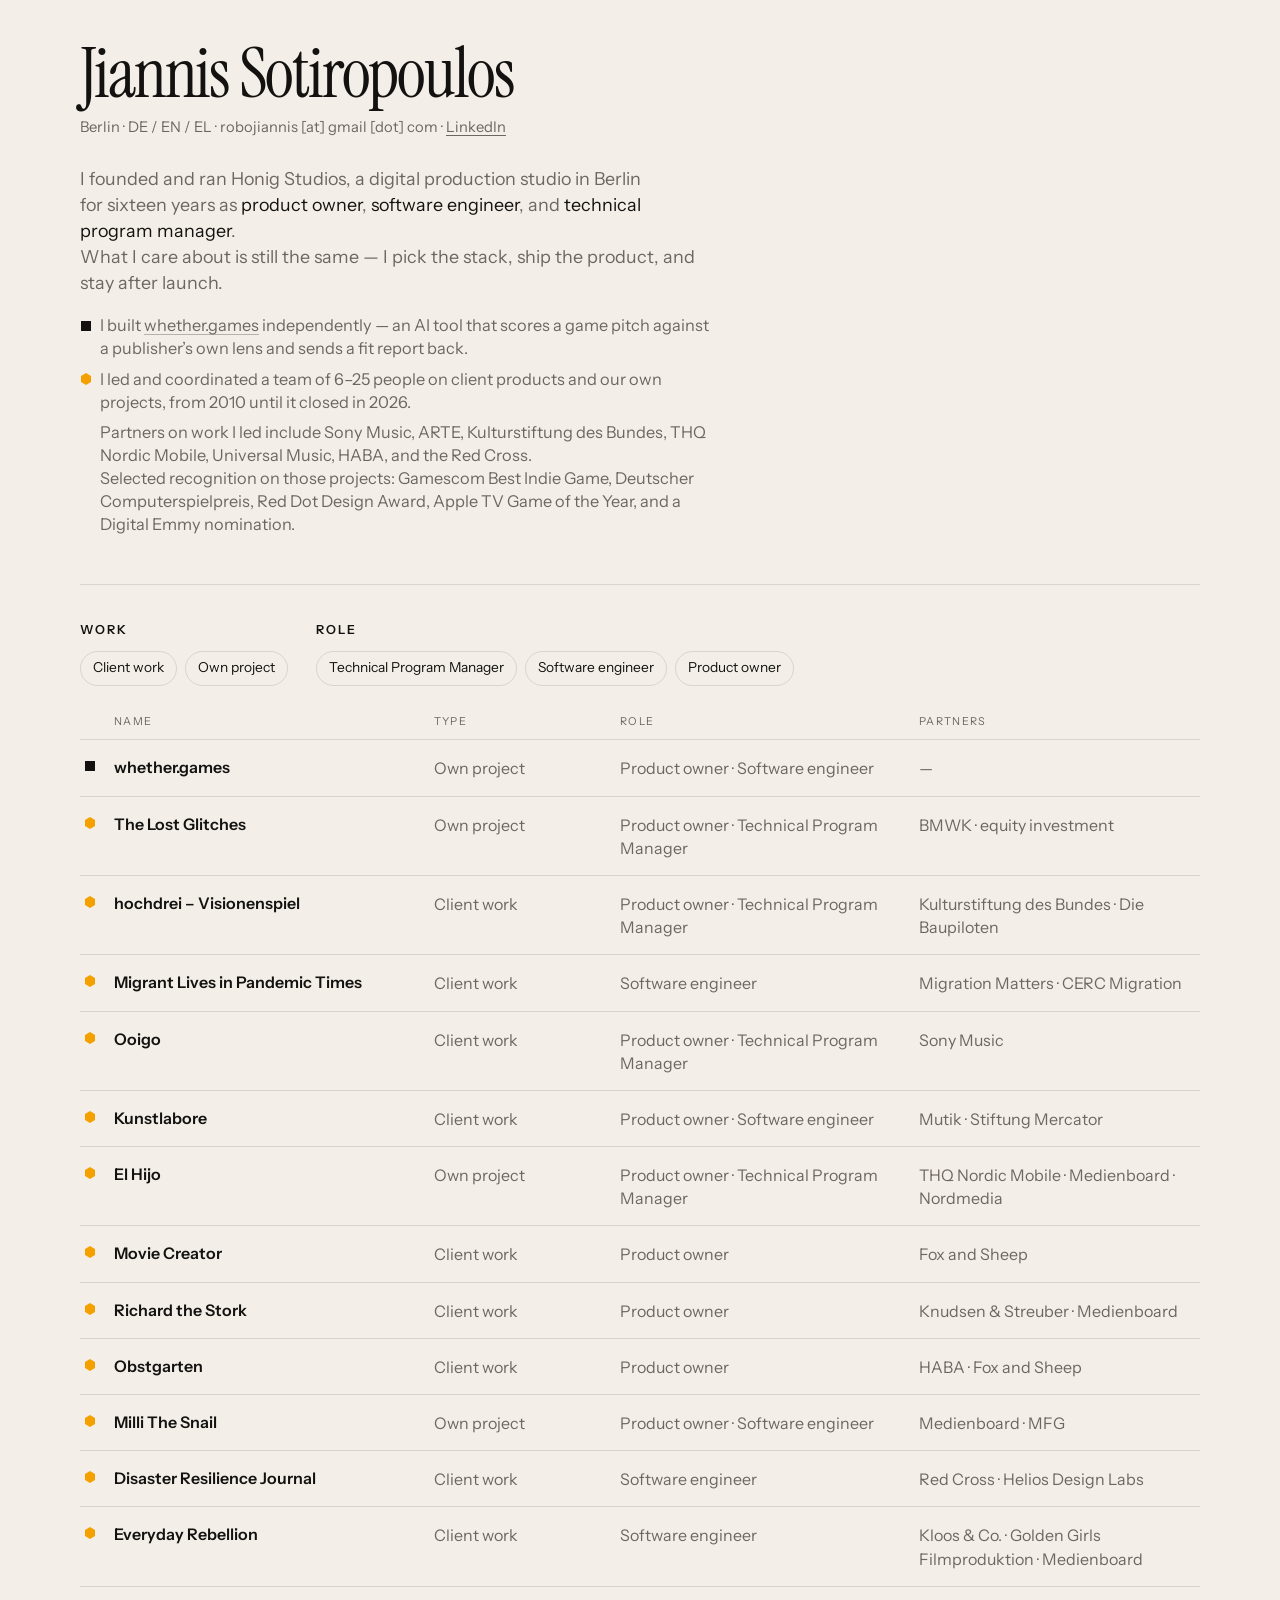
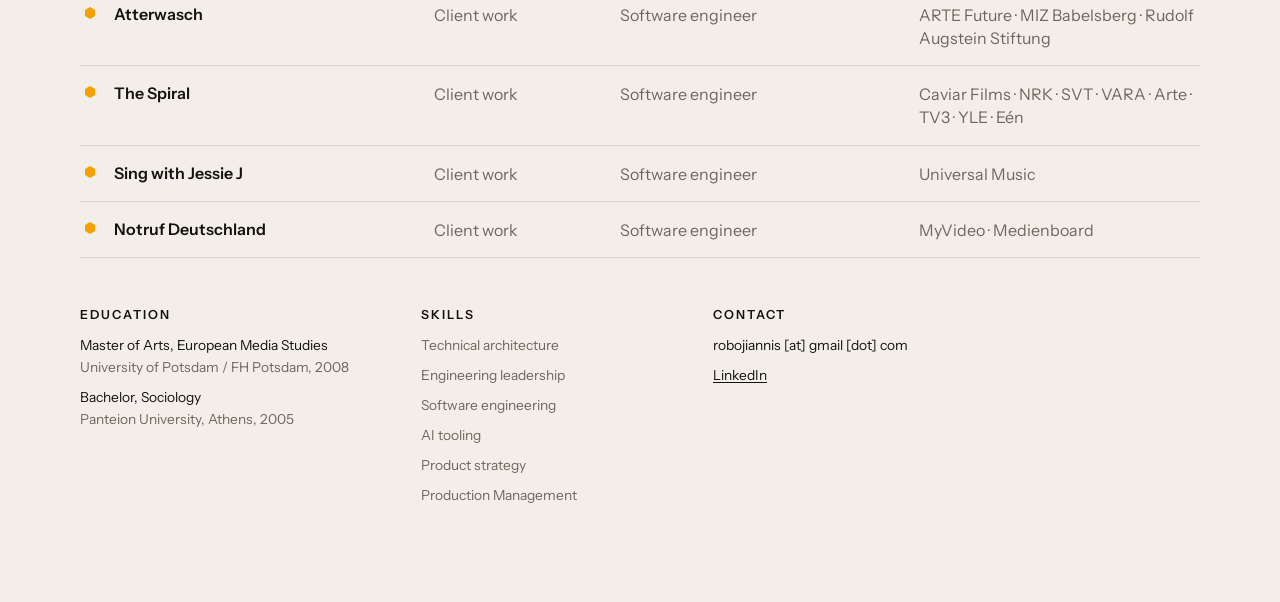
==== index.html @ 06f47f46 "Rename roles to TPM / software engineer and reassign project seats. Public labels and per-project ro" ====
<!DOCTYPE html>
<html lang="en">
  <head>
    <meta charset="utf-8" />
    <meta name="viewport" content="width=device-width, initial-scale=1" />
    <meta name="robots" content="noindex, nofollow" />
    <title>Jiannis Sotiropoulos — Work</title>
    <meta
      name="description"
      content="I founded and ran Honig Studios in Berlin for sixteen years as product owner, software engineer, and technical program manager. I pick the stack, ship the product, and stay after launch."
    />
    <link rel="icon" href="favicon.ico" sizes="any" />
    <link rel="icon" href="favicon.svg" type="image/svg+xml" />
    <link rel="apple-touch-icon" href="apple-touch-icon.png" />
    <link rel="preconnect" href="https://fonts.googleapis.com" />
    <link rel="preconnect" href="https://fonts.gstatic.com" crossorigin />
    <link
      href="https://fonts.googleapis.com/css2?family=Instrument+Sans:ital,wght@0,400;0,500;0,600;1,400&family=Instrument+Serif:ital@0;1&display=swap"
      rel="stylesheet"
    />
    <link rel="stylesheet" href="css/styles.css?v=55" />
  </head>
  <body>
    <div class="frame">
      <header class="top">
        <div class="identity">
          <p class="name">Jiannis Sotiropoulos</p>
          <p class="meta" id="meta"></p>
        </div>
        <div class="bio">
          <p class="hire" id="hire"></p>
          <ul class="trail">
            <li>
              <span class="mark-slot" aria-hidden="true">
                <svg class="mark mark-sq" viewBox="0 0 10 10"><rect width="10" height="10" /></svg>
              </span>
              <span>I built <a class="quiet-link" href="https://whether.games" target="_blank" rel="noopener noreferrer">whether.games</a> independently — an AI tool that scores a game pitch against a publisher’s own lens and sends a fit report back.</span>
            </li>
            <li>
              <span class="mark-slot" aria-hidden="true">
                <svg class="mark mark-hex" viewBox="0 0 10 12"><polygon points="5,0 10,2.9 10,9.1 5,12 0,9.1 0,2.9" /></svg>
              </span>
              <div class="trail-copy">
                <span>I led and coordinated a team of 6–25 people on client products and our own projects, from 2010 until it closed in 2026.</span>
                <span id="proof" class="trail-proof" hidden></span>
              </div>
            </li>
          </ul>
        </div>
      </header>

      <section class="work" aria-label="Work">
        <div class="filters">
          <div class="filter-block">
            <div class="filter-heading">
              <h1>Work</h1>
              <a class="list-toggle quiet-link" id="list-toggle" hidden>Full list</a>
            </div>
            <div class="chip-row" data-filter="type" role="group" aria-label="Work">
              <button type="button" class="chip" data-type="hired">Client work</button>
              <button type="button" class="chip" data-type="own">Own project</button>
            </div>
          </div>
          <div class="filter-block">
            <h2>Role</h2>
            <div class="chip-row" data-filter="seat" role="group" aria-label="Role">
              <button type="button" class="chip" data-seat="technical">Technical Program Manager</button>
              <button type="button" class="chip" data-seat="solutions">Software engineer</button>
              <button type="button" class="chip" data-seat="product">Product owner</button>
            </div>
          </div>
        </div>

        <div class="table-head" aria-hidden="true">
          <span></span>
          <span>Name</span>
          <span>Type</span>
          <span>Role</span>
          <span>Partners</span>
        </div>
        <div id="index" class="index"></div>
      </section>

      <footer class="foot">
        <div class="foot-block">
          <h2>Education</h2>
          <ul id="edu"></ul>
        </div>
        <div class="foot-block">
          <h2>Skills</h2>
          <ul id="skills"></ul>
        </div>
        <div class="foot-block">
          <h2>Contact</h2>
          <ul id="contact"></ul>
        </div>
      </footer>
    </div>

    <div class="hover-slot" id="hover-slot" hidden>
      <aside class="hover-card" id="hover-card">
        <video muted loop playsinline preload="none"></video>
        <img alt="" />
      </aside>
    </div>

    <script src="js/data.js?v=74"></script>
    <script src="js/app.js?v=59"></script>
  </body>
</html>
---- css/styles.css ----
:root {
  --bg: #f3efe8;
  --ink: #141210;
  --muted: #6d675f;
  --line: rgba(20, 18, 16, 0.12);
  --chip: rgba(20, 18, 16, 0.06);
  --ease: cubic-bezier(0.22, 1, 0.36, 1);
  --sans: "Instrument Sans", "Helvetica Neue", Helvetica, Arial, sans-serif;
  --serif: "Instrument Serif", Georgia, serif;
}

* {
  box-sizing: border-box;
}

html,
body {
  margin: 0;
  background: var(--bg);
  color: var(--ink);
  font-family: var(--sans);
  font-size: 16px;
  line-height: 1.45;
  min-height: 100%;
}

a {
  color: inherit;
  text-decoration-thickness: 1px;
  text-underline-offset: 0.18em;
}

a:hover {
  opacity: 0.55;
}

.frame {
  width: min(1120px, calc(100% - 48px));
  margin: 0 auto;
  padding: 40px 0 96px;
}

.top {
  display: grid;
  gap: 28px;
  padding-bottom: 48px;
  border-bottom: 1px solid var(--line);
}

.name {
  margin: 0;
  font-family: var(--serif);
  font-size: clamp(2.4rem, 6vw, 4.4rem);
  font-weight: 400;
  letter-spacing: -0.03em;
  line-height: 0.95;
  overflow-wrap: break-word;
  word-wrap: break-word;
}

.meta {
  margin: 10px 0 0;
  color: var(--muted);
  font-size: 0.92rem;
  display: flex;
  flex-wrap: wrap;
  align-items: baseline;
}

.meta-seg {
  white-space: nowrap;
}

.meta-dot {
  white-space: pre;
}

.hire {
  margin: 0;
  max-width: 40rem;
  font-size: 1.12rem;
  text-wrap: pretty;
  color: var(--muted);
}

.hire-role {
  color: var(--ink);
  font-weight: 400;
}

.trail {
  list-style: none;
  margin: 18px 0 0;
  padding: 0;
  display: grid;
  gap: 8px;
  max-width: 40rem;
  color: var(--muted);
}

.trail li {
  display: flex;
  align-items: flex-start;
  gap: 8px;
  font-size: 1.02rem;
  line-height: 1.4;
}

.trail li > span:last-child,
.trail-copy {
  min-width: 0;
}

.trail-copy {
  display: grid;
  gap: 8px;
}

.trail-proof {
  display: block;
}

.trail .mark-slot {
  margin-top: 0.35em;
  color: var(--ink);
}

.quiet-link {
  color: inherit;
  text-decoration-thickness: 1px;
  text-decoration-color: rgba(20, 18, 16, 0.28);
  text-underline-offset: 0.2em;
}

.quiet-link:hover {
  opacity: 1;
  text-decoration-color: var(--ink);
}

.mark-slot {
  display: grid;
  place-items: center;
  width: 12px;
  height: 12px;
  flex: 0 0 12px;
}

.mark {
  display: block;
  fill: currentColor;
}

.mark-hex {
  width: 10px;
  height: 12px;
  fill: #f4a100;
}

.mark-sq {
  width: 10px;
  height: 10px;
}

.work {
  padding-top: 36px;
}

.filters {
  display: flex;
  flex-wrap: wrap;
  align-items: start;
  gap: 22px 28px;
  margin-bottom: 28px;
}

.filter-block h1,
.filter-block h2,
.foot h2 {
  margin: 0 0 12px;
  font-size: 0.78rem;
  font-weight: 600;
  letter-spacing: 0.16em;
  text-transform: uppercase;
  color: var(--ink);
}

.filter-heading {
  display: flex;
  align-items: baseline;
  gap: 12px;
  margin: 0 0 12px;
}

.filter-heading h1 {
  margin: 0;
}

.list-toggle {
  font-size: 0.86rem;
  letter-spacing: 0;
  text-transform: none;
  font-weight: 400;
}

.chip-row {
  display: flex;
  flex-wrap: wrap;
  gap: 8px;
}

.chip {
  appearance: none;
  border: 1px solid var(--line);
  background: transparent;
  color: var(--ink);
  font: inherit;
  font-size: 0.86rem;
  padding: 6px 12px 7px;
  border-radius: 999px;
  cursor: pointer;
  transition: background 0.22s var(--ease), color 0.22s var(--ease), border-color 0.22s var(--ease);
}

.chip:hover {
  border-color: var(--ink);
}

.chip.is-on {
  background: var(--ink);
  color: var(--bg);
  border-color: var(--ink);
}

.table-head,
.row-line {
  display: grid;
  grid-template-columns: 18px 1.5fr 0.85fr 1.4fr 1.35fr;
  gap: 12px;
  align-items: start;
}

.table-head {
  padding: 0 4px 10px;
  color: var(--muted);
  font-size: 0.68rem;
  letter-spacing: 0.12em;
  text-transform: uppercase;
  border-bottom: 1px solid var(--line);
  align-items: end;
}

.index {
  display: flex;
  flex-direction: column;
}

.row {
  position: relative;
  isolation: isolate;
  z-index: 1;
  border-bottom: 0;
  opacity: 0;
  transform: translateY(10px);
  animation: rise 0.55s var(--ease) forwards;
}

.row-rule {
  position: absolute;
  left: 0;
  right: 0;
  bottom: 0;
  height: 1px;
  background: var(--line);
  z-index: 20;
  pointer-events: none;
  transform: translateZ(0);
}

.row.has-hover {
  z-index: 6;
}

.row:nth-child(1) { animation-delay: 0.04s; }
.row:nth-child(2) { animation-delay: 0.08s; }
.row:nth-child(3) { animation-delay: 0.12s; }
.row:nth-child(4) { animation-delay: 0.16s; }
.row:nth-child(5) { animation-delay: 0.2s; }
.row:nth-child(6) { animation-delay: 0.24s; }
.row:nth-child(7) { animation-delay: 0.28s; }
.row:nth-child(8) { animation-delay: 0.32s; }
.row:nth-child(9) { animation-delay: 0.36s; }
.row:nth-child(10) { animation-delay: 0.4s; }
.row:nth-child(n + 11) { animation-delay: 0.44s; }

.row.is-filtered {
  display: none;
}

.row-line {
  width: 100%;
  padding: 16px 4px;
  background: none;
  border: 0;
  font: inherit;
  text-align: left;
  cursor: pointer;
  color: inherit;
  transition: background 0.2s var(--ease), padding 0.32s var(--ease);
}

.row-line:hover,
.row:hover .row-line,
.row.is-open .row-line {
  background: rgba(20, 18, 16, 0.035);
}

.row-line > .mark-slot {
  margin-top: 4px;
}

.proj-name {
  font-weight: 600;
}

.name-cell {
  display: flex;
  flex-direction: column;
  align-items: flex-start;
  min-width: 0;
}

.row-meta {
  display: none;
}

.row-awards {
  color: var(--ink);
  opacity: 0.72;
}

.meta-sep {
  color: var(--muted);
}

.row-years {
  display: flex;
  flex-wrap: wrap;
  align-items: baseline;
  gap: 0 0.55em;
  max-height: 0;
  overflow: hidden;
  color: var(--muted);
  font-weight: 400;
  font-size: 0.86rem;
  transition: max-height 0.32s var(--ease);
}


.row:hover .row-years,
.row.is-peek .row-years,
.row-line:focus-visible .row-years,
.row.is-open .row-years {
  max-height: 3.2em;
}

.row.just-closed .row-years,
.row.just-closed:hover .row-years,
.row.just-closed.is-peek .row-years {
  max-height: 0;
}

.muted {
  color: var(--muted);
  padding-top: 1px;
}

.panel {
  display: grid;
  grid-template-rows: 0fr;
  transition: grid-template-rows 0.32s var(--ease);
}

.row.is-open .panel {
  grid-template-rows: 1fr;
}

.panel-inner {
  overflow: hidden;
}

.panel-body {
  display: grid;
  grid-template-columns: 1.4fr 0.9fr;
  gap: 28px;
  padding: 4px 4px 28px 34px;
}

.panel-body p {
  margin: 0 0 12px;
}

.panel-copy > :last-child {
  margin-bottom: 0;
}

.panel-copy > :last-child p:last-child {
  margin-bottom: 0;
}

.story {
  margin-bottom: 18px;
}

.story p:last-child {
  margin-bottom: 0;
}

.kicker {
  font-size: 0.68rem;
  letter-spacing: 0.12em;
  text-transform: uppercase;
  color: var(--muted);
  margin-bottom: 6px;
}

.clippings {
  margin-top: 6px;
}

.clippings blockquote {
  margin: 0 0 20px;
  padding: 2px 0 0 42px;
  border: 0;
  background: url(quotes.png) no-repeat left 4px;
  color: var(--ink);
  font-family: var(--sans);
  font-size: 1rem;
  font-style: italic;
  font-weight: 400;
  letter-spacing: 0;
  line-height: 1.45;
}

.clippings blockquote:last-child {
  margin-bottom: 0;
}

.clippings blockquote p {
  margin: 0;
}

.clippings cite {
  display: block;
  margin-top: 6px;
  font-family: var(--sans);
  font-size: 0.82rem;
  font-style: normal;
  letter-spacing: 0;
  text-align: right;
  color: var(--muted);
}

.visual {
  align-self: start;
  overflow: hidden;
  border-radius: 2px;
  background: #ddd8cf;
  aspect-ratio: 16 / 10;
}

.visual video,
.visual img {
  display: block;
  width: 100%;
  height: 100%;
  object-fit: cover;
}

.foot {
  display: flex;
  flex-wrap: wrap;
  align-items: start;
  gap: 36px 72px;
  margin-top: 48px;
  color: var(--muted);
  font-size: 0.86rem;
}

.foot-block {
  min-width: 220px;
}

.foot ul {
  list-style: none;
  margin: 0;
  padding: 0;
  display: grid;
  gap: 10px;
}

.foot .edu-degree {
  display: block;
  color: var(--ink);
}

.foot .edu-place {
  display: block;
  margin-top: 2px;
}

.foot a {
  color: var(--ink);
}

.foot .contact-email {
  color: var(--ink);
}

.hover-slot {
  position: absolute;
  left: 0;
  right: 0;
  bottom: 0;
  height: 200px;
  overflow: hidden;
  pointer-events: none;
  z-index: 1;
}

.hover-card {
  position: absolute;
  left: 66.666%;
  bottom: -16px;
  z-index: 1;
  width: min(260px, 28vw);
  overflow: hidden;
  border-radius: 8px;
  box-shadow: 0 12px 32px rgba(20, 18, 16, 0.16);
  opacity: 1;
  transform: translate(-50%, 100%);
  transition: transform 1.1s var(--ease);
}

.hover-card.is-on {
  transform: translate(-50%, 0);
}

.hover-card video,
.hover-card img {
  display: none;
  width: 100%;
  height: auto;
  aspect-ratio: 16 / 10;
  object-fit: cover;
  background: #ddd8cf;
}

.hover-card.is-video video,
.hover-card.is-image img {
  display: block;
}

@keyframes rise {
  to {
    opacity: 1;
    transform: none;
  }
}

@media (max-width: 860px) {
  .frame {
    width: min(100% - 32px, 1120px);
    padding-top: 28px;
  }

  .filters {
    flex-direction: row;
    flex-wrap: wrap;
    align-items: center;
    gap: 5px 6px;
    margin-bottom: 20px;
  }

  .filter-block {
    display: flex;
    flex-wrap: wrap;
    align-items: center;
    gap: 5px 6px;
  }

  .filter-block h1,
  .filter-block h2 {
    margin: 0 2px 0 0;
    font-size: 0.68rem;
    display: inline;
  }

  .filter-heading {
    display: contents;
  }

  .list-toggle {
    font-size: 0.68rem;
    margin: 0 2px 0 0;
  }

  .chip-row {
    display: contents;
  }


  .table-head {
    display: none;
  }

  .row-line {
    display: flex;
    flex-direction: row;
    align-items: flex-start;
    gap: 10px;
    padding: 14px 4px;
  }

  .row-line > .mark-slot {
    margin-top: 4px;
    flex: 0 0 12px;
  }

  .row-line .name-cell {
    flex: 1 1 0;
    min-width: 0;
  }

  /* hide type / seat / partners inline — shown via .row-meta below */
  .row-line > .muted {
    display: none;
  }

  /* inject a meta line under the name via a sibling in JS — replicated via CSS content trick */
  .row-years {
    max-height: none;
    overflow: visible;
    display: block;
    font-size: 0.82rem;
    color: var(--muted);
    margin-top: 2px;
  }

  /* compact meta: type · role · partners shown as a single muted line */
  .row-meta {
    display: block;
    font-size: 0.82rem;
    color: var(--muted);
    margin-top: 2px;
    white-space: normal;
    line-height: 1.35;
  }

  .panel-body {
    grid-template-columns: 1fr;
    padding: 4px 4px 24px 22px;
    gap: 20px;
  }

  .hover-slot,
  .hover-card {
    display: none;
  }
}

@media (max-width: 520px) {
  .frame {
    width: min(100% - 24px, 1120px);
    padding-top: 20px;
    padding-bottom: 60px;
  }

  .top {
    gap: 20px;
    padding-bottom: 32px;
  }

  .hire {
    font-size: 1rem;
  }

  .trail {
    gap: 10px;
    margin-top: 14px;
  }

  .trail li {
    font-size: 0.96rem;
  }

  .meta {
    font-size: 0.86rem;
  }

  .work {
    padding-top: 24px;
  }

  .filters {
    gap: 12px;
    margin-bottom: 20px;
  }

  .chip {
    font-size: 0.72rem;
    padding: 3px 8px 4px;
    letter-spacing: 0;
  }

  .proj-name {
    font-size: 0.98rem;
  }

  .panel-body {
    padding: 4px 0 20px 22px;
  }

  .panel-body p {
    font-size: 0.95rem;
  }

  .clippings blockquote {
    font-size: 0.92rem;
    padding-left: 32px;
  }

  .foot {
    gap: 28px 48px;
    margin-top: 36px;
  }

  .foot-block {
    min-width: 0;
    width: 100%;
  }
}

@media (prefers-reduced-motion: reduce) {
  .row,
  .panel,
  .hover-card,
  .chip,
  .row-years {
    animation: none;
    transition: none;
  }

  .row-years {
    max-height: 3.2em;
  }
}
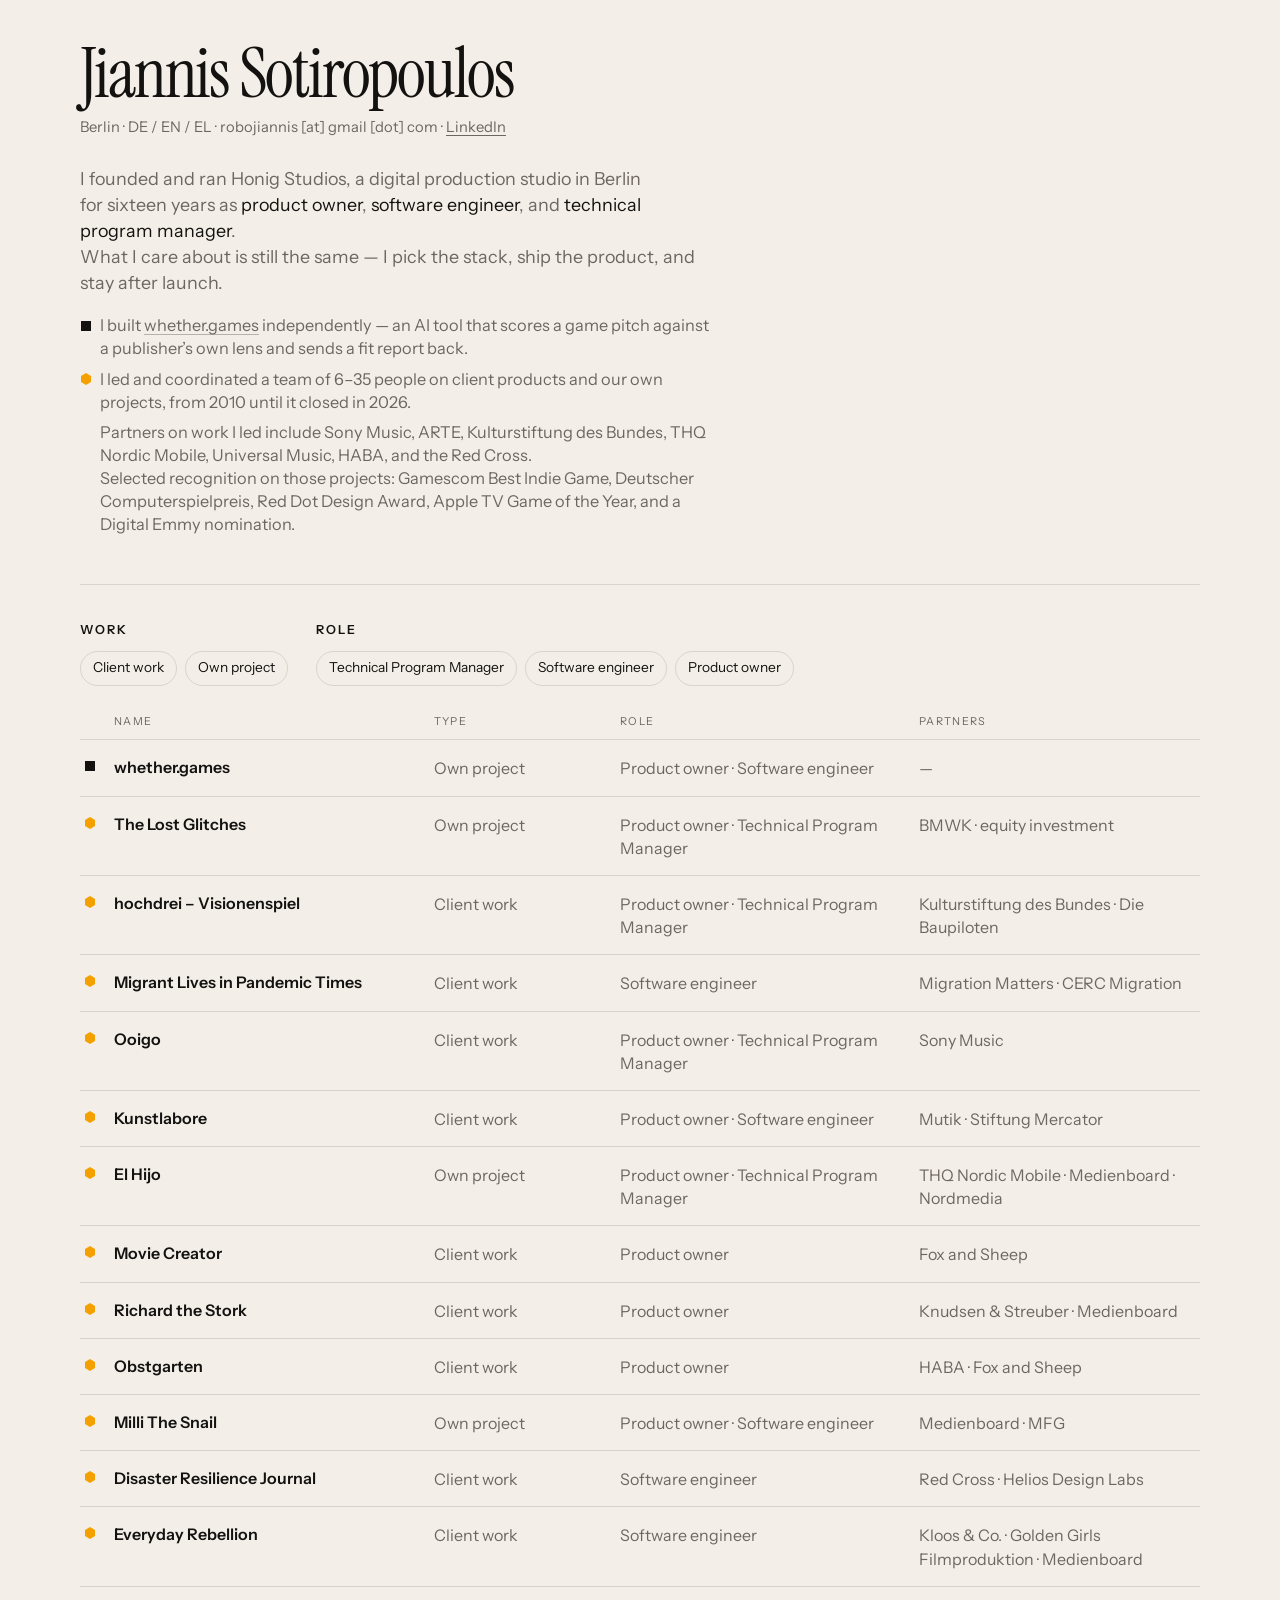
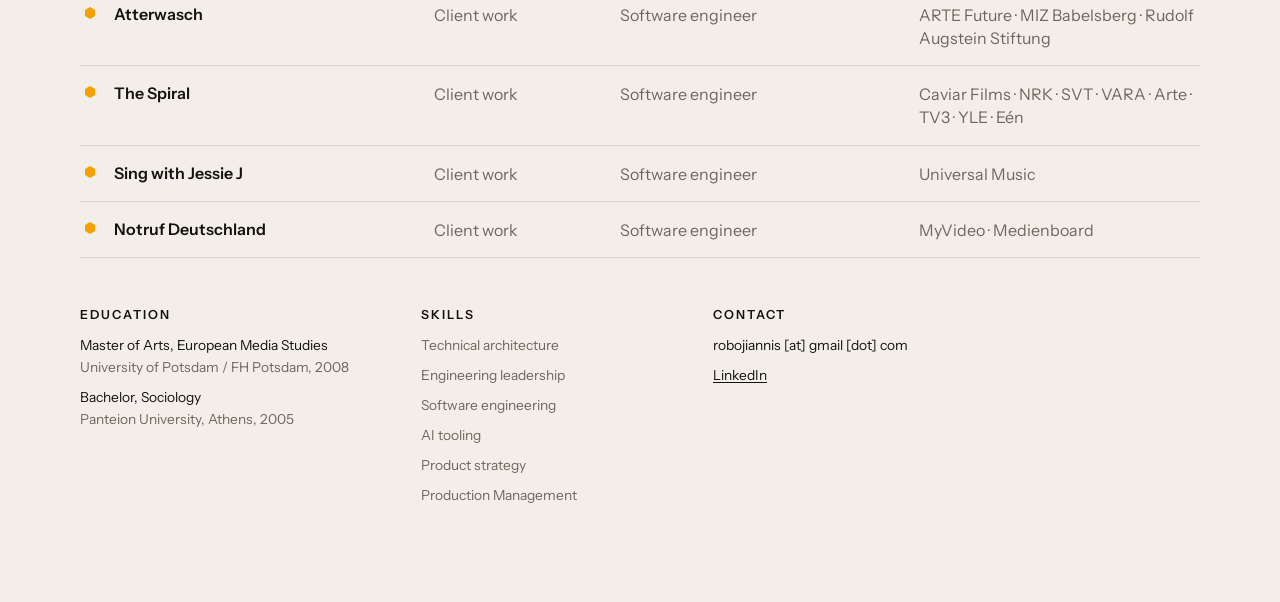
==== commit e9225aee: "minor fix" ====
--- a/index.html
+++ b/index.html
@@ -41,7 +41,7 @@
                 <svg class="mark mark-hex" viewBox="0 0 10 12"><polygon points="5,0 10,2.9 10,9.1 5,12 0,9.1 0,2.9" /></svg>
               </span>
               <div class="trail-copy">
-                <span>I led and coordinated a team of 6–25 people on client products and our own projects, from 2010 until it closed in 2026.</span>
+                <span>I led and coordinated a team of 6–35 people on client products and our own projects, from 2010 until it closed in 2026.</span>
                 <span id="proof" class="trail-proof" hidden></span>
               </div>
             </li>
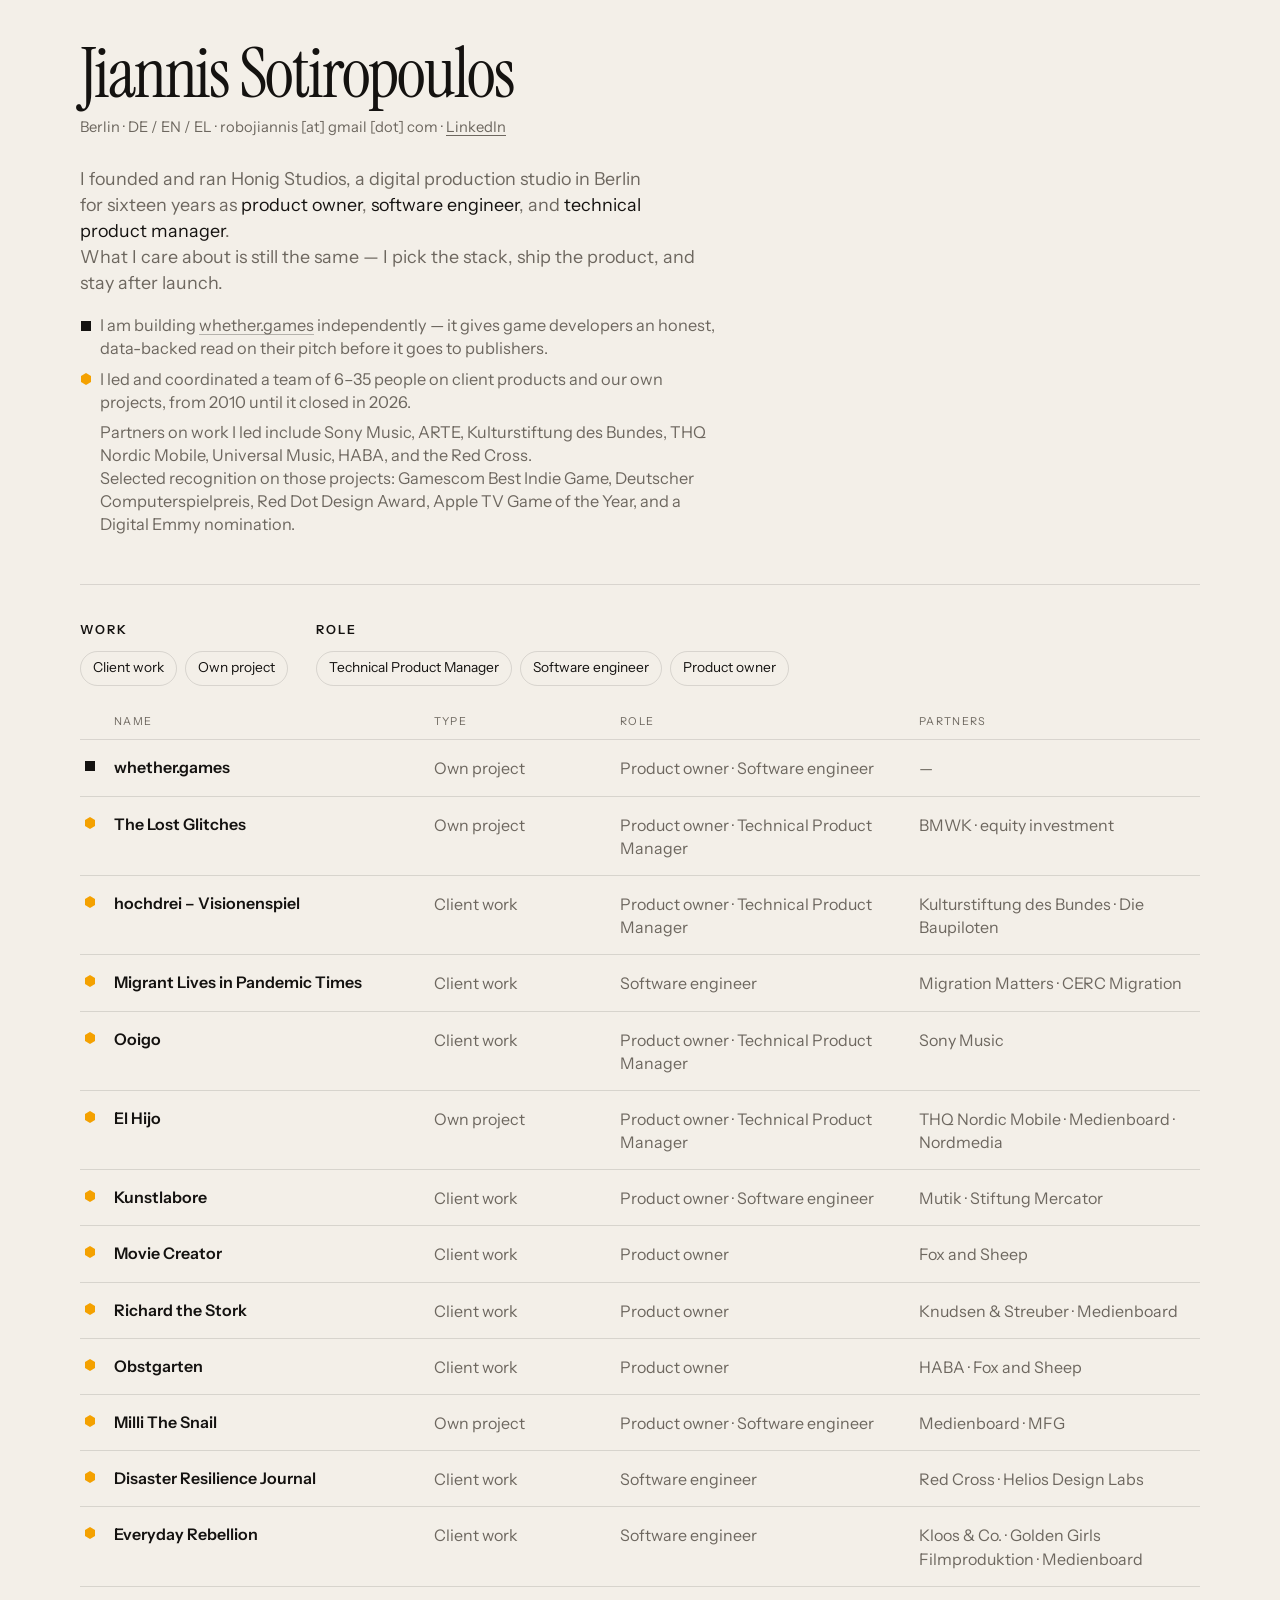
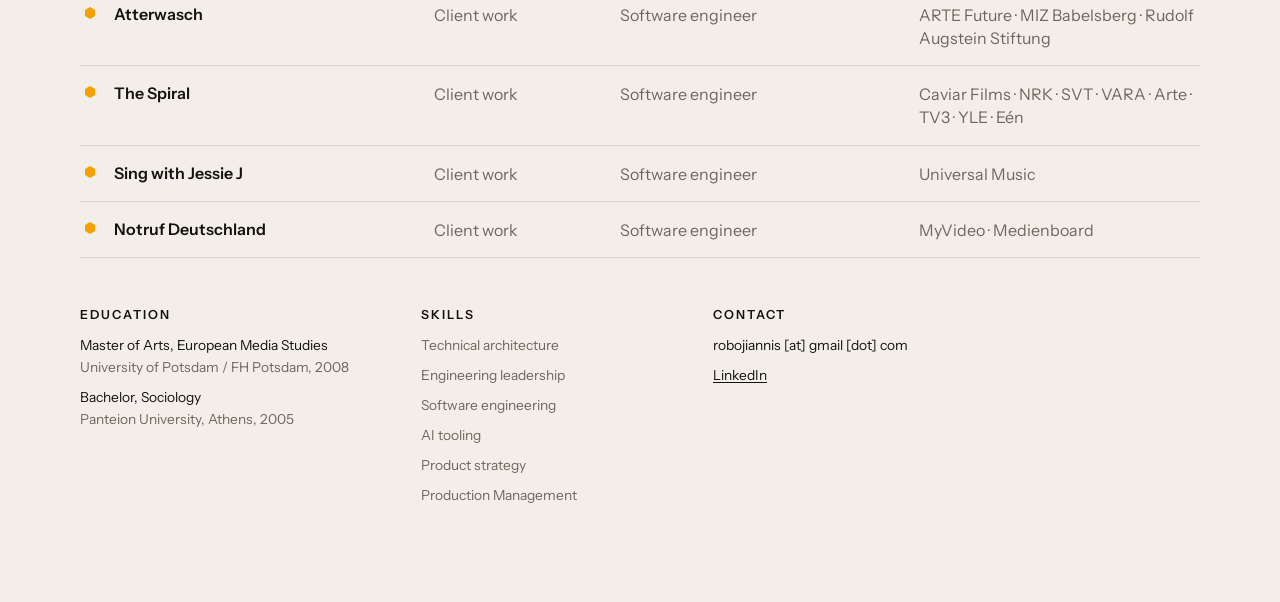
==== commit a6ad3a43: "Update job titles and project descriptions in HTML" ====
--- a/index.html
+++ b/index.html
@@ -7,7 +7,7 @@
     <title>Jiannis Sotiropoulos — Work</title>
     <meta
       name="description"
-      content="I founded and ran Honig Studios in Berlin for sixteen years as product owner, software engineer, and technical program manager. I pick the stack, ship the product, and stay after launch."
+      content="I founded and ran Honig Studios in Berlin for sixteen years as product owner, software engineer, and technical product manager. I pick the stack, ship the product, and stay after launch."
     />
     <link rel="icon" href="favicon.ico" sizes="any" />
     <link rel="icon" href="favicon.svg" type="image/svg+xml" />
@@ -34,7 +34,7 @@
               <span class="mark-slot" aria-hidden="true">
                 <svg class="mark mark-sq" viewBox="0 0 10 10"><rect width="10" height="10" /></svg>
               </span>
-              <span>I built <a class="quiet-link" href="https://whether.games" target="_blank" rel="noopener noreferrer">whether.games</a> independently — an AI tool that scores a game pitch against a publisher’s own lens and sends a fit report back.</span>
+              <span>I am building <a class="quiet-link" href="https://whether.games" target="_blank" rel="noopener noreferrer">whether.games</a> independently — it gives game developers an honest, data-backed read on their pitch before it goes to publishers.</span>
             </li>
             <li>
               <span class="mark-slot" aria-hidden="true">
@@ -64,7 +64,7 @@
           <div class="filter-block">
             <h2>Role</h2>
             <div class="chip-row" data-filter="seat" role="group" aria-label="Role">
-              <button type="button" class="chip" data-seat="technical">Technical Program Manager</button>
+              <button type="button" class="chip" data-seat="technical">Technical Product Manager</button>
               <button type="button" class="chip" data-seat="solutions">Software engineer</button>
               <button type="button" class="chip" data-seat="product">Product owner</button>
             </div>
@@ -104,7 +104,7 @@
       </aside>
     </div>
 
-    <script src="js/data.js?v=74"></script>
-    <script src="js/app.js?v=59"></script>
+    <script src="js/data.js?v=75"></script>
+    <script src="js/app.js?v=60"></script>
   </body>
 </html>
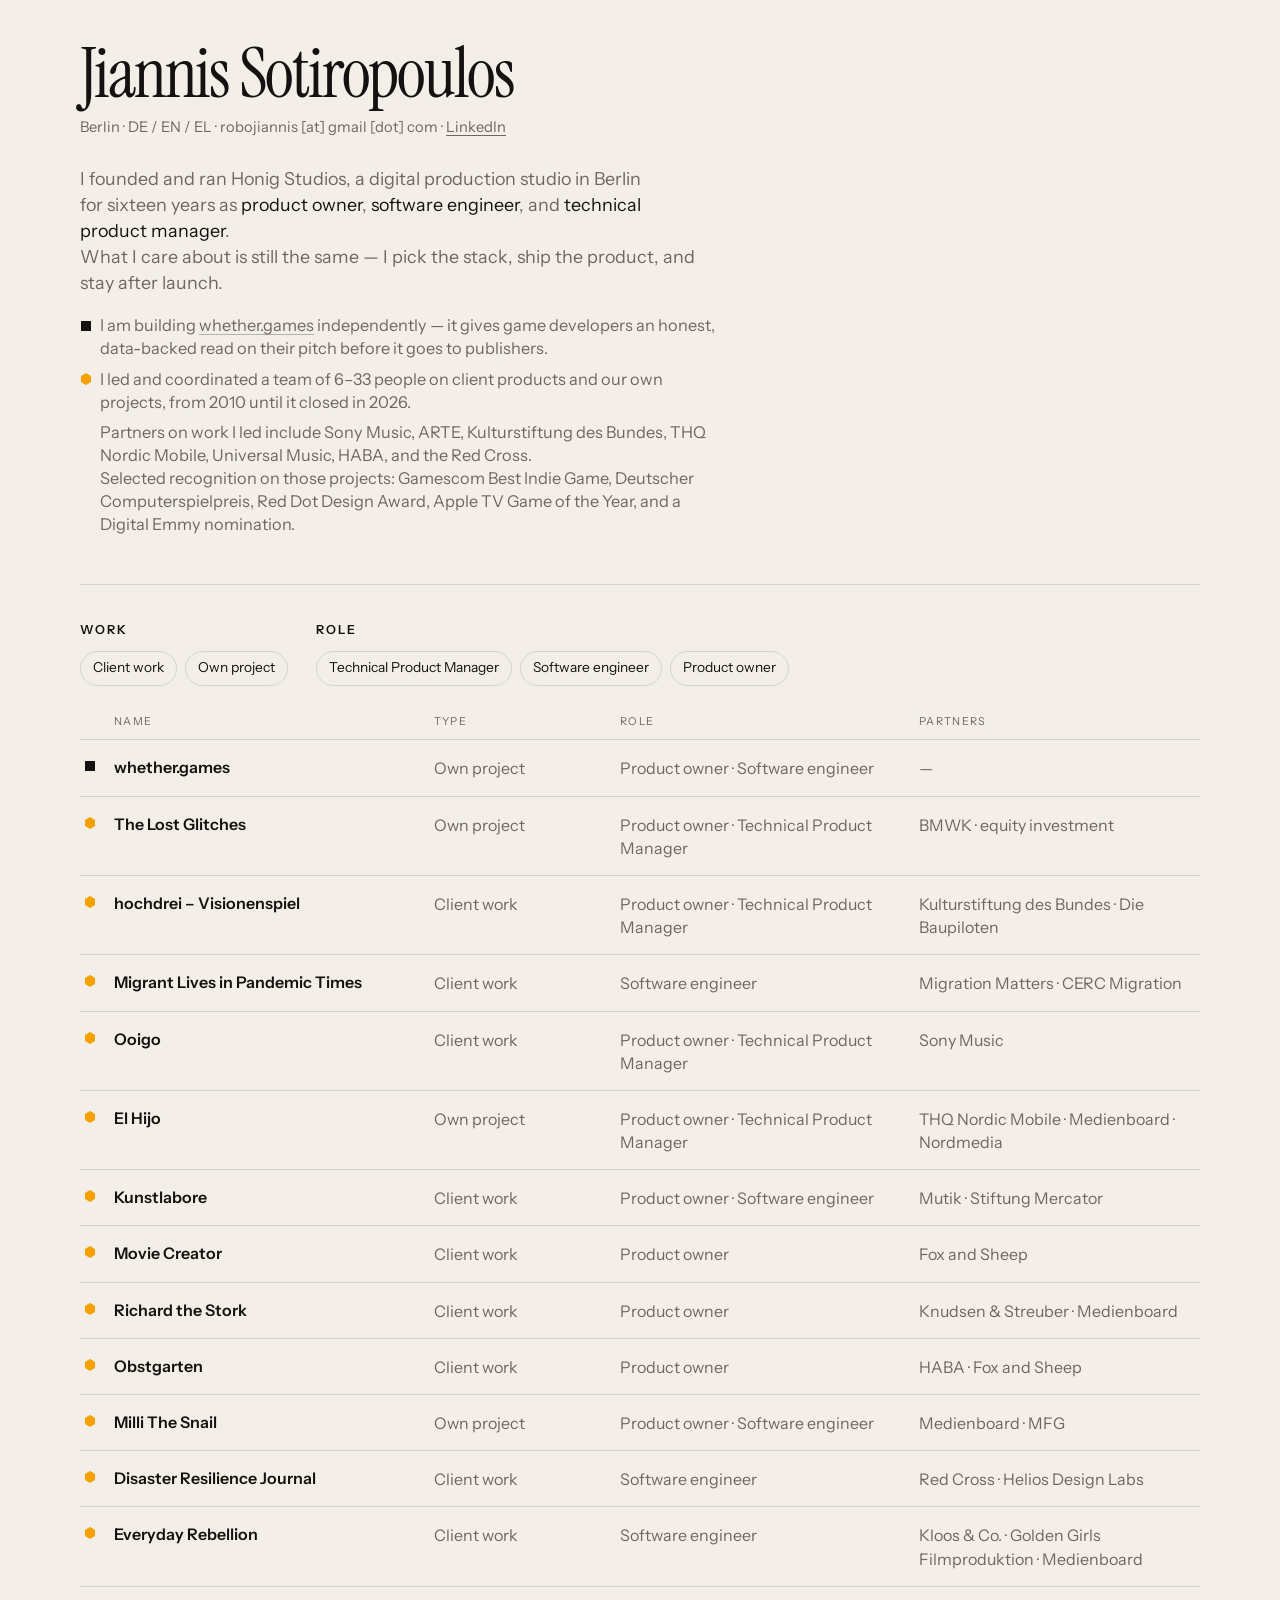
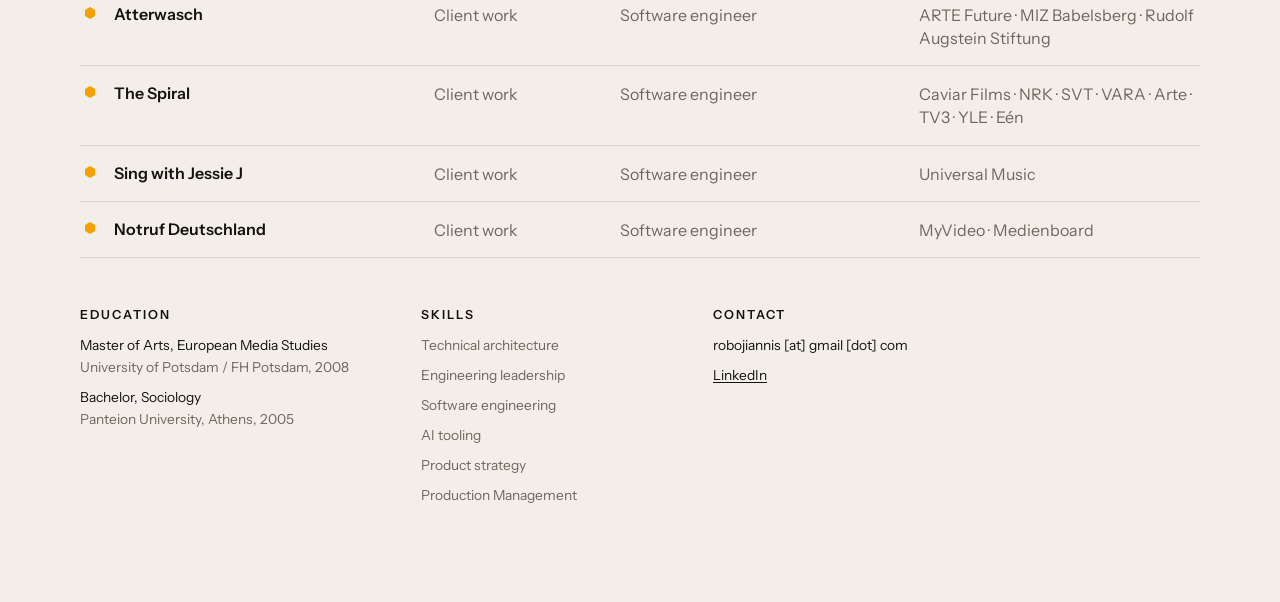
==== commit 6ebb5fe6: "Update team size from 6–35 to 6–33" ====
--- a/index.html
+++ b/index.html
@@ -41,7 +41,7 @@
                 <svg class="mark mark-hex" viewBox="0 0 10 12"><polygon points="5,0 10,2.9 10,9.1 5,12 0,9.1 0,2.9" /></svg>
               </span>
               <div class="trail-copy">
-                <span>I led and coordinated a team of 6–35 people on client products and our own projects, from 2010 until it closed in 2026.</span>
+                <span>I led and coordinated a team of 6–33 people on client products and our own projects, from 2010 until it closed in 2026.</span>
                 <span id="proof" class="trail-proof" hidden></span>
               </div>
             </li>
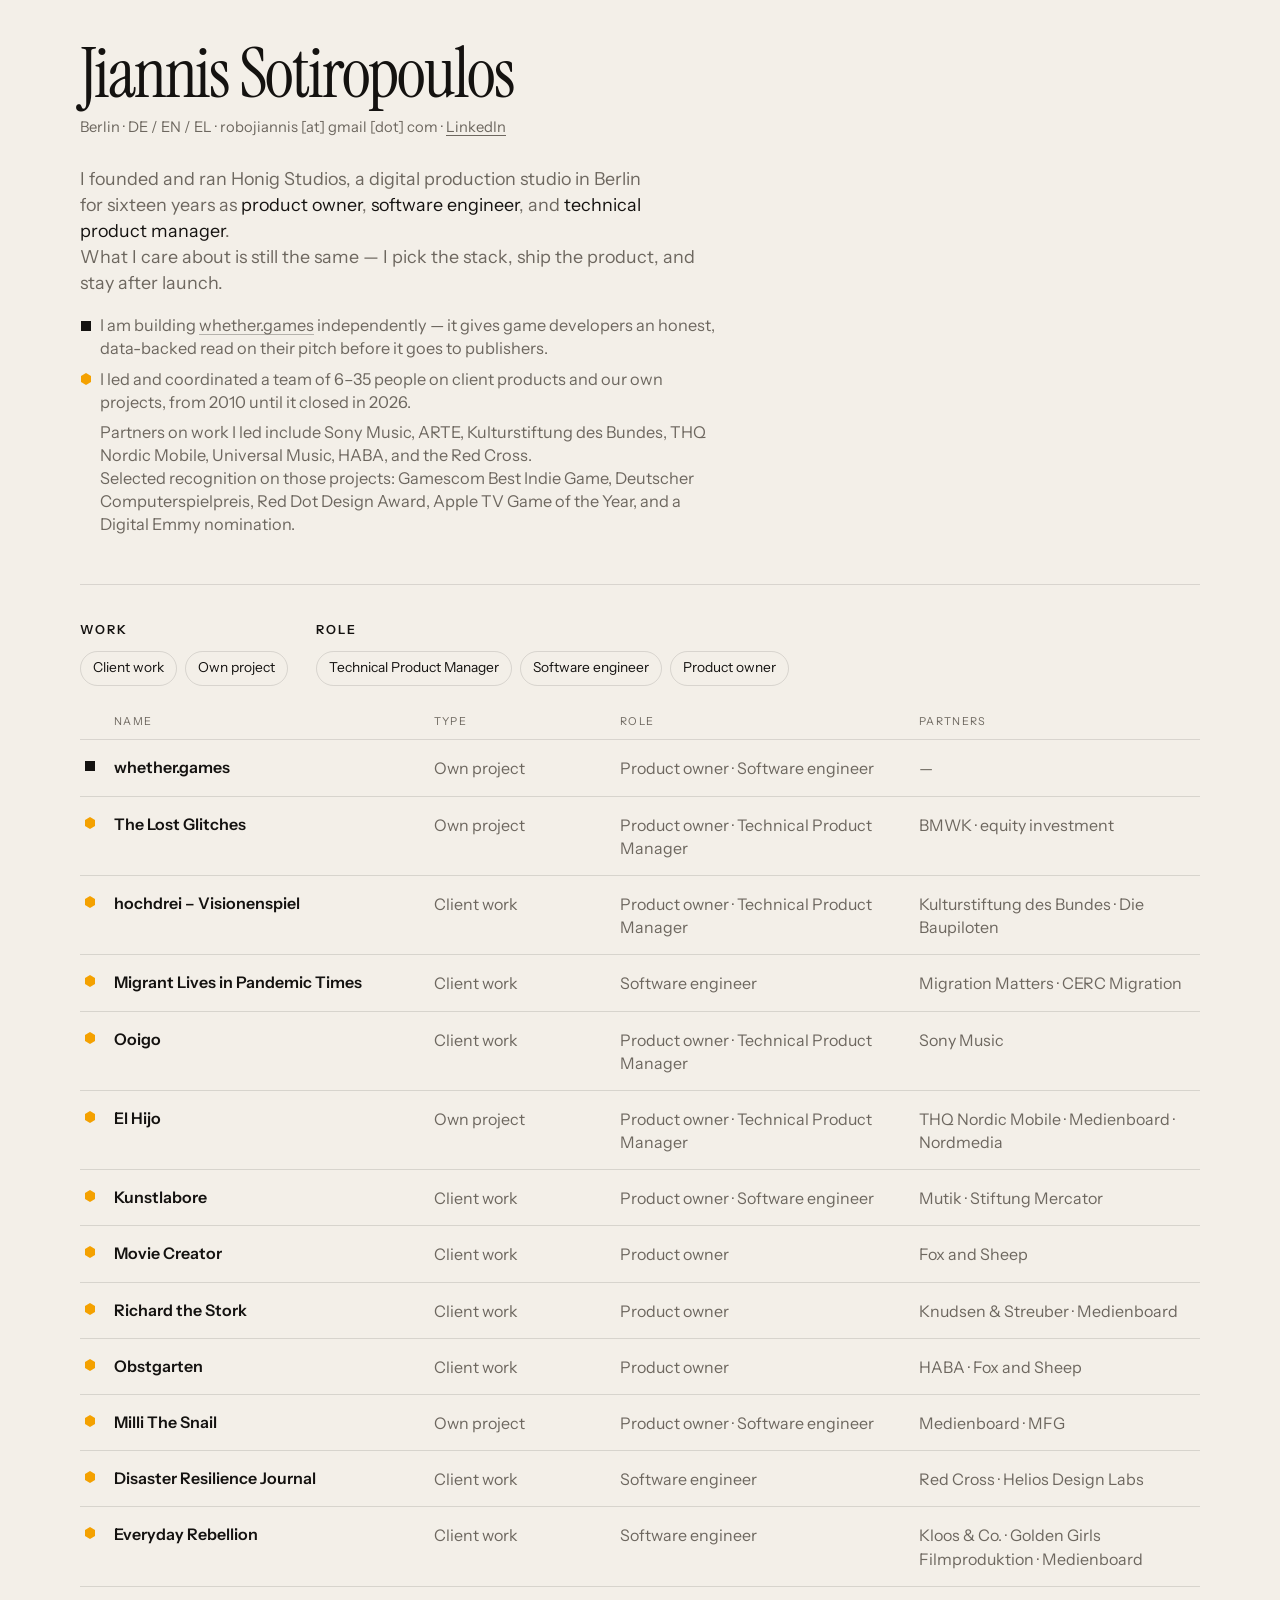
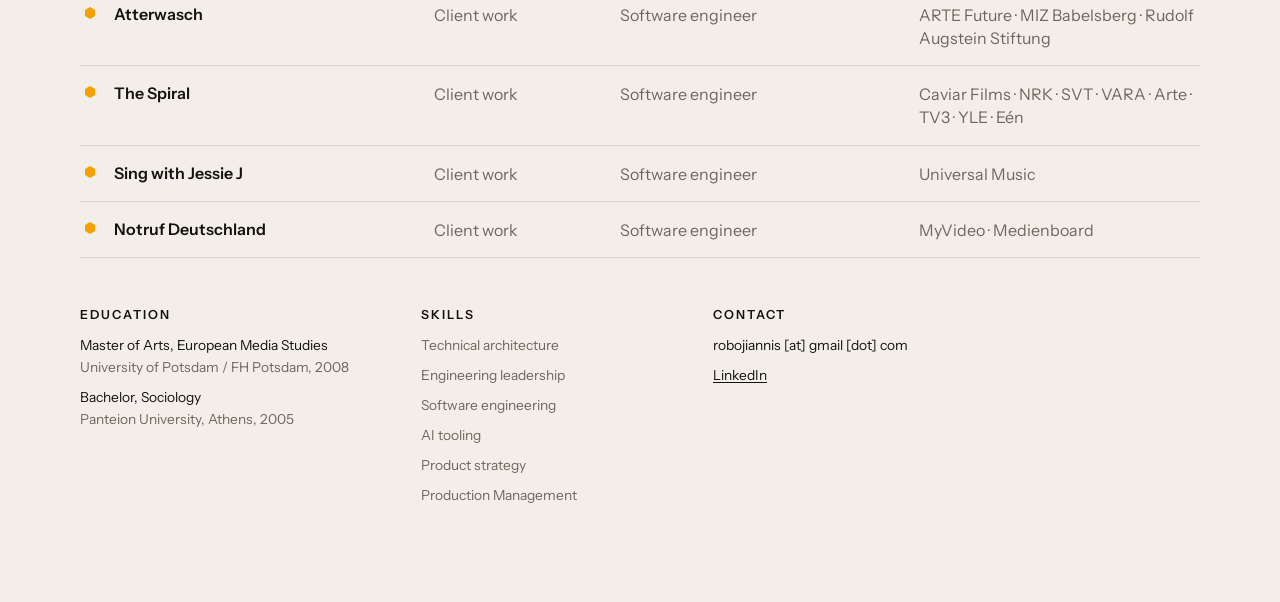
==== commit 10fddea5: "Update team size and script version in index.html" ====
--- a/index.html
+++ b/index.html
@@ -41,7 +41,7 @@
                 <svg class="mark mark-hex" viewBox="0 0 10 12"><polygon points="5,0 10,2.9 10,9.1 5,12 0,9.1 0,2.9" /></svg>
               </span>
               <div class="trail-copy">
-                <span>I led and coordinated a team of 6–33 people on client products and our own projects, from 2010 until it closed in 2026.</span>
+                <span>I led and coordinated a team of 6–35 people on client products and our own projects, from 2010 until it closed in 2026.</span>
                 <span id="proof" class="trail-proof" hidden></span>
               </div>
             </li>
@@ -104,7 +104,7 @@
       </aside>
     </div>
 
-    <script src="js/data.js?v=75"></script>
+    <script src="js/data.js?v=76"></script>
     <script src="js/app.js?v=60"></script>
   </body>
 </html>
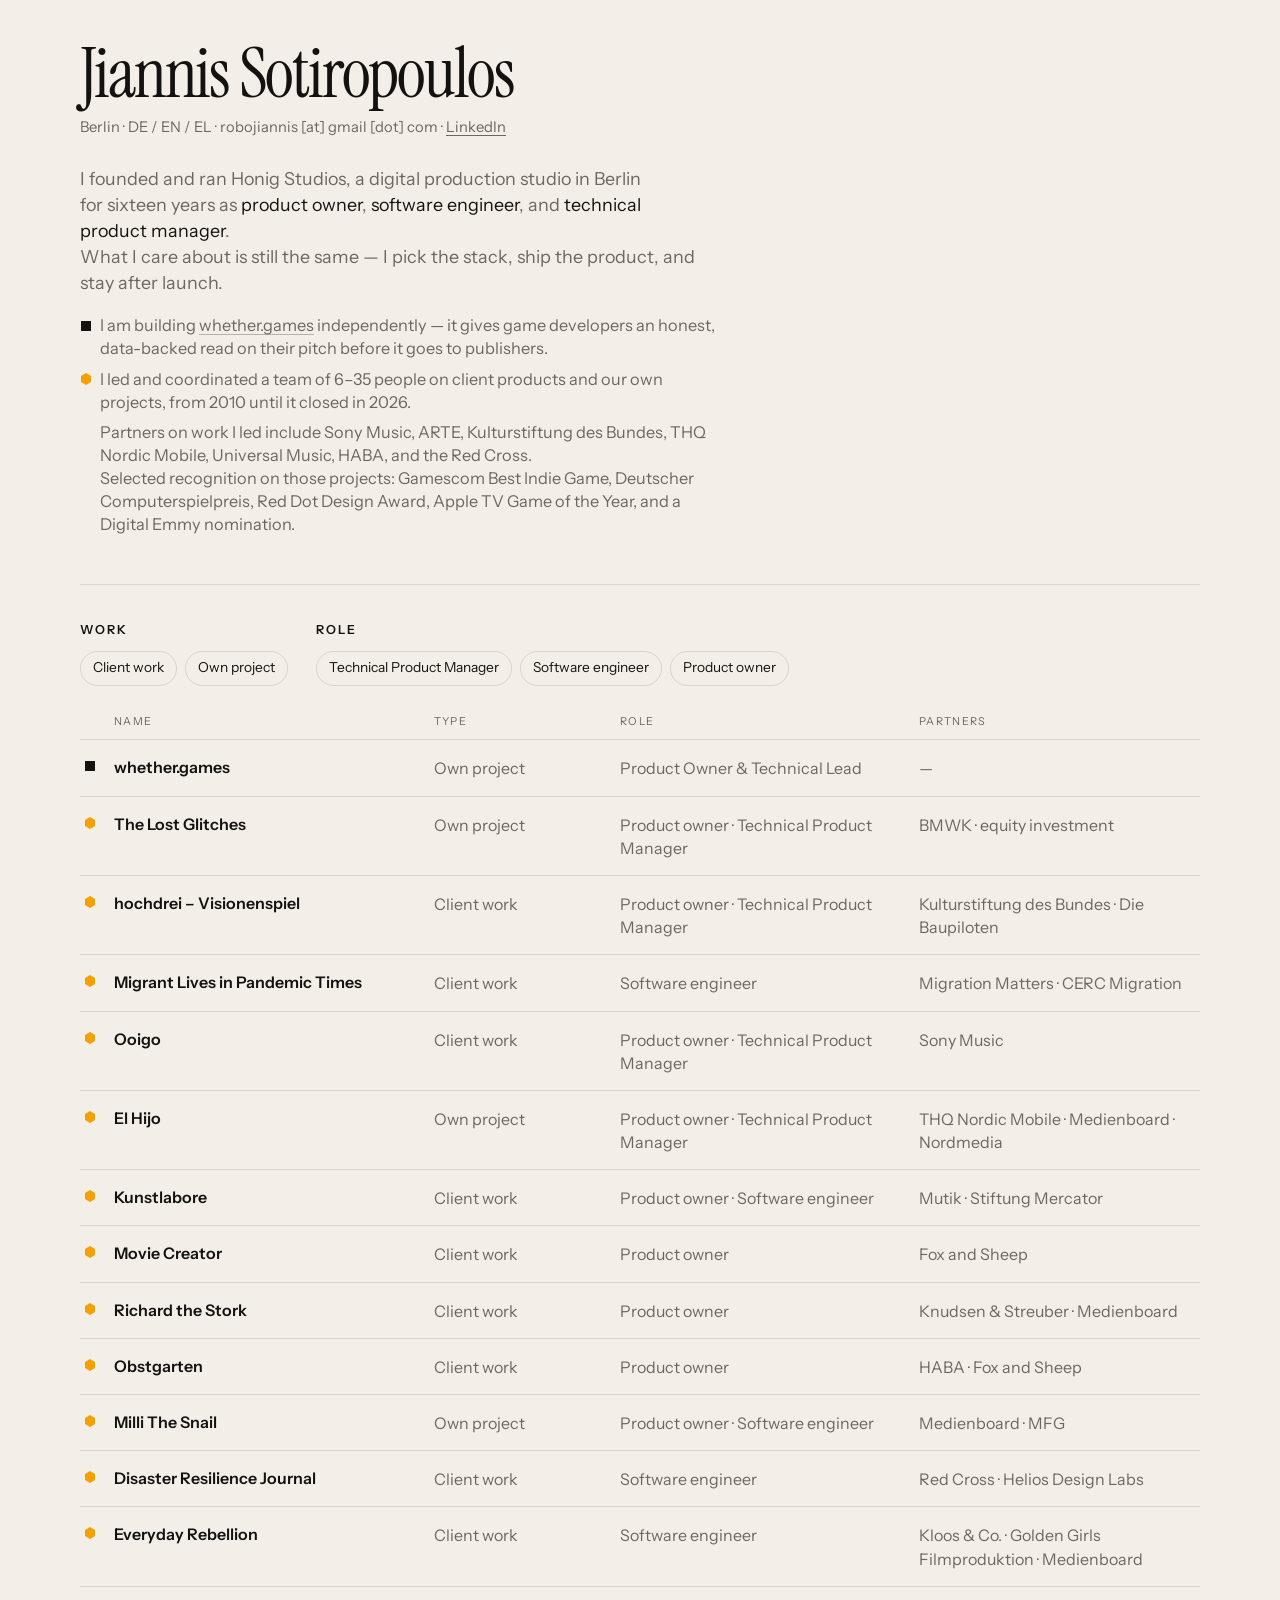
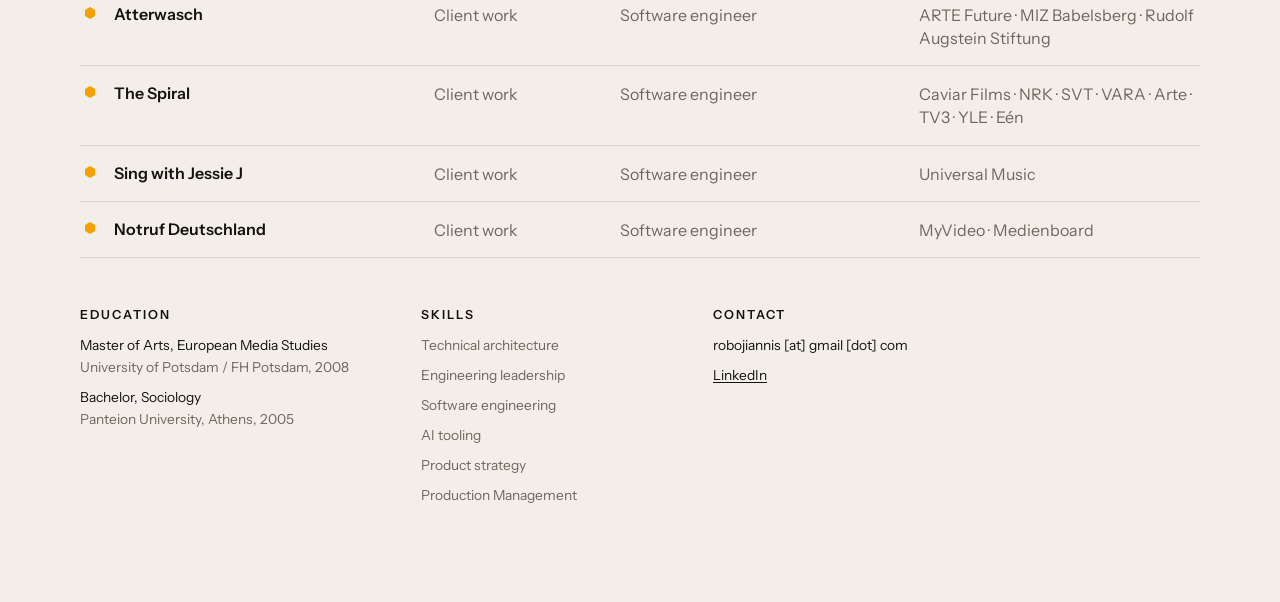
==== commit e3935be5: "Update script versions in index.html" ====
--- a/index.html
+++ b/index.html
@@ -104,7 +104,7 @@
       </aside>
     </div>
 
-    <script src="js/data.js?v=76"></script>
-    <script src="js/app.js?v=60"></script>
+    <script src="js/data.js?v=78"></script>
+    <script src="js/app.js?v=61"></script>
   </body>
 </html>
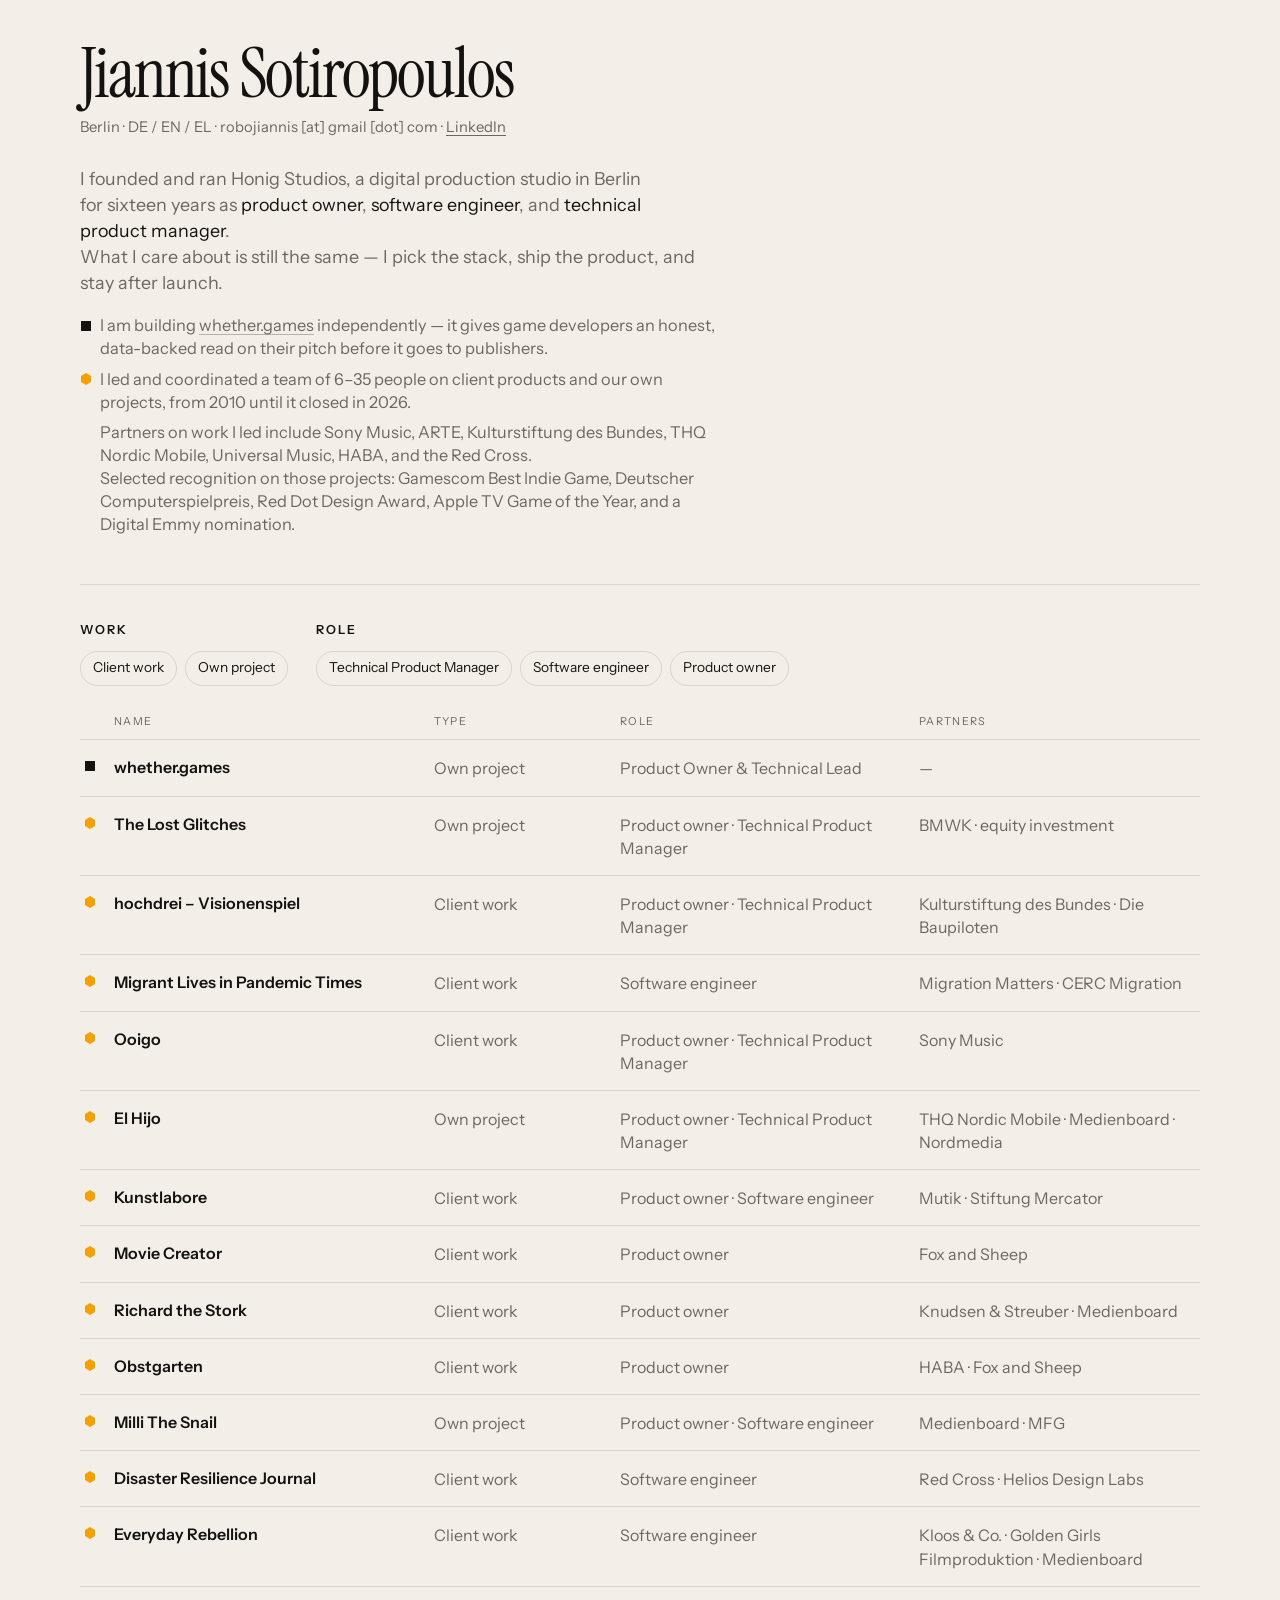
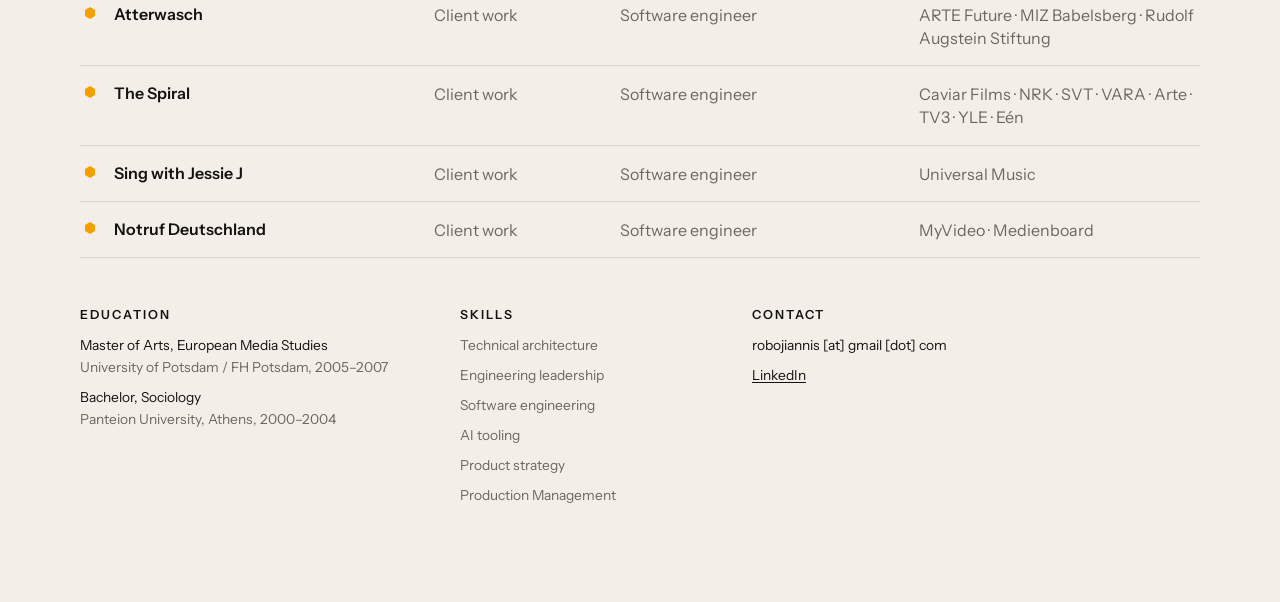
==== commit 858b0aaa: "Update data.js script version in index.html" ====
--- a/index.html
+++ b/index.html
@@ -104,7 +104,7 @@
       </aside>
     </div>
 
-    <script src="js/data.js?v=78"></script>
+    <script src="js/data.js?v=79"></script>
     <script src="js/app.js?v=61"></script>
   </body>
 </html>
